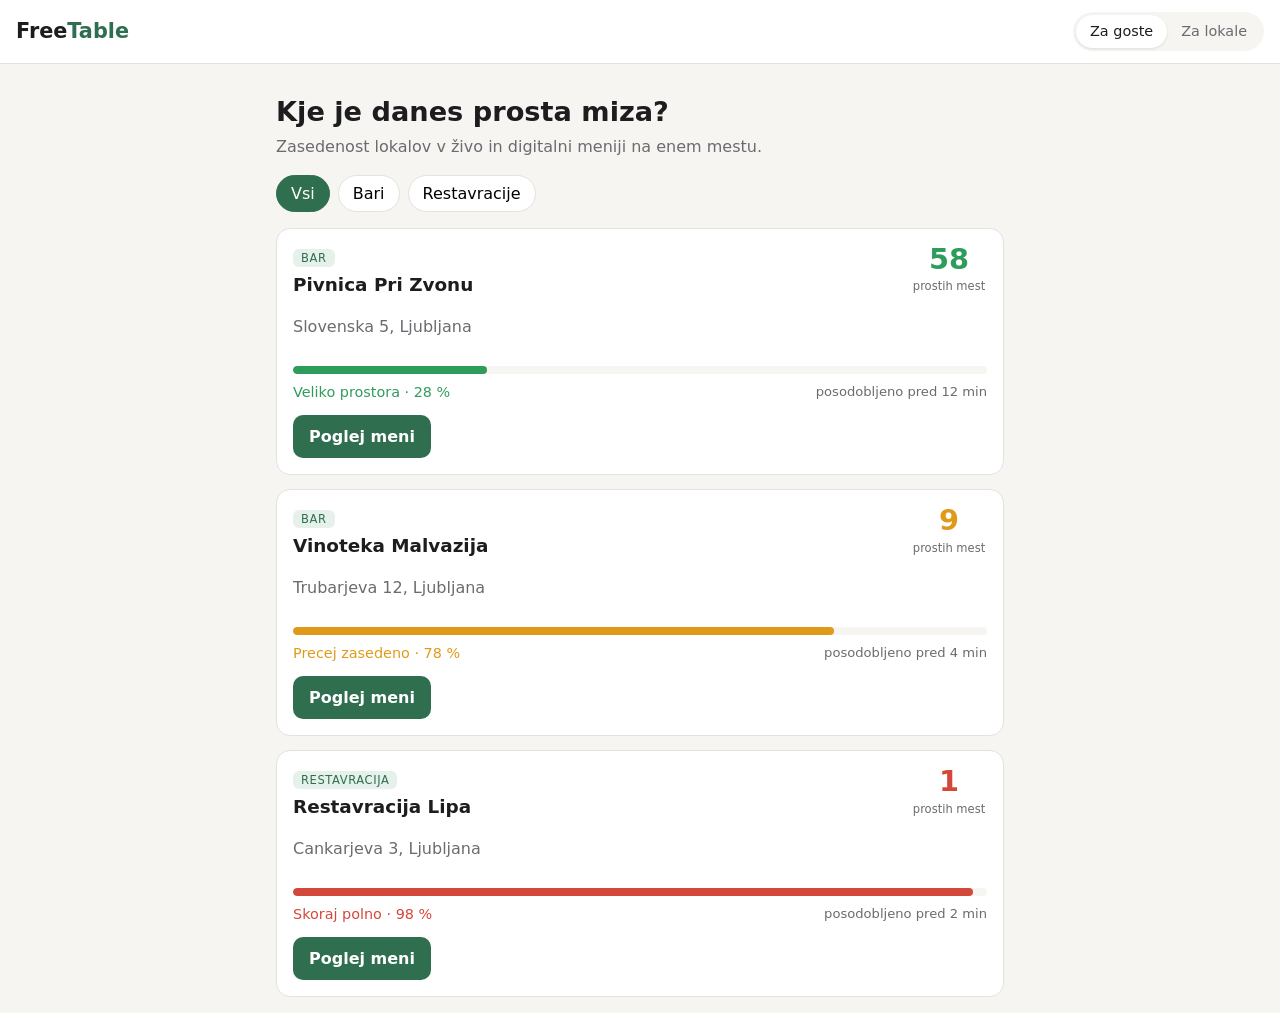
==== freetable/index.html @ c1ca4cb5 "Add FreeTable prototype: live venue occupancy, digital menu and upsell rules Co-Authored-By: Claude " ====
<!DOCTYPE html>
<html lang="sl">
<head>
  <meta charset="UTF-8">
  <meta name="viewport" content="width=device-width, initial-scale=1.0">
  <title>FreeTable – prosta mesta in digitalni meni</title>
  <link rel="stylesheet" href="styles.css">
</head>
<body>
  <header class="topbar">
    <div class="brand" data-nav="guest">Free<span>Table</span></div>
    <nav class="mode-switch">
      <button data-nav="guest" class="active">Za goste</button>
      <button data-nav="owner">Za lokale</button>
    </nav>
  </header>

  <main id="app"></main>

  <!-- Košarica (samo v pogledu menija) -->
  <aside id="cart" class="cart hidden">
    <div class="cart-head">
      <strong>Vaše naročilo</strong>
      <button id="cart-toggle" class="link">skrij</button>
    </div>
    <div id="cart-body"></div>
  </aside>

  <div id="toast" class="toast hidden"></div>

  <script src="app.js"></script>
</body>
</html>
---- freetable/styles.css ----
:root {
  --bg: #f6f5f2;
  --card: #ffffff;
  --text: #1d1d1f;
  --muted: #6b6b70;
  --border: #e4e2dc;
  --accent: #2f6f4f;
  --accent-soft: #e5f1ea;
  --free: #2e9d5b;
  --busy: #e09a1a;
  --full: #d4483b;
  --radius: 14px;
}

* { box-sizing: border-box; }

body {
  margin: 0;
  font-family: system-ui, -apple-system, "Segoe UI", Roboto, sans-serif;
  background: var(--bg);
  color: var(--text);
  line-height: 1.45;
}

.topbar {
  position: sticky; top: 0; z-index: 10;
  display: flex; justify-content: space-between; align-items: center;
  padding: 12px 16px;
  background: var(--card);
  border-bottom: 1px solid var(--border);
}
.brand { font-weight: 800; font-size: 1.3rem; cursor: pointer; }
.brand span { color: var(--accent); }

.mode-switch { display: flex; background: var(--bg); border-radius: 999px; padding: 3px; }
.mode-switch button {
  border: 0; background: none; padding: 6px 14px; border-radius: 999px;
  font: inherit; font-size: .9rem; cursor: pointer; color: var(--muted);
}
.mode-switch button.active { background: var(--card); color: var(--text); box-shadow: 0 1px 3px rgba(0,0,0,.1); }

main { max-width: 760px; margin: 0 auto; padding: 16px; }

.hero h1 { margin: 12px 0 4px; font-size: 1.7rem; }
.hero p { margin: 0 0 16px; color: var(--muted); }
.small-hero h1 { font-size: 1.4rem; }

.chips { display: flex; gap: 8px; margin-bottom: 16px; flex-wrap: wrap; }
.chip {
  border: 1px solid var(--border); background: var(--card); border-radius: 999px;
  padding: 6px 14px; font: inherit; cursor: pointer;
}
.chip.active { background: var(--accent); color: #fff; border-color: var(--accent); }

.card {
  background: var(--card); border: 1px solid var(--border);
  border-radius: var(--radius); padding: 16px; margin-bottom: 16px;
}
.card h2 { margin: 0 0 12px; font-size: 1.15rem; }

.venue-list { display: grid; gap: 14px; }
.venue { margin: 0; }
.venue-top { display: flex; justify-content: space-between; gap: 12px; }
.venue h2 { margin: 4px 0 2px; }
.tag {
  font-size: .72rem; text-transform: uppercase; letter-spacing: .05em;
  background: var(--accent-soft); color: var(--accent); padding: 2px 8px; border-radius: 6px;
}
.free-count { text-align: center; min-width: 76px; }
.free-count strong { display: block; font-size: 1.8rem; line-height: 1; }
.free-count span { font-size: .72rem; color: var(--muted); }
.free-count.free strong, .free-text { color: var(--free); }
.free-count.busy strong, .busy-text { color: var(--busy); }
.free-count.full strong, .full-text { color: var(--full); }

.meter { height: 8px; background: var(--bg); border-radius: 99px; overflow: hidden; margin: 12px 0 8px; }
.meter-fill { height: 100%; border-radius: 99px; transition: width .3s; }
.meter-fill.free { background: var(--free); }
.meter-fill.busy { background: var(--busy); }
.meter-fill.full { background: var(--full); }
.venue-bottom { display: flex; justify-content: space-between; flex-wrap: wrap; gap: 4px; margin-bottom: 12px; font-size: .9rem; }

.muted { color: var(--muted); }
.small { font-size: .82rem; }
.center { text-align: center; }

.btn {
  background: var(--accent); color: #fff; border: 0; border-radius: 10px;
  padding: 10px 16px; font: inherit; font-weight: 600; cursor: pointer;
}
.btn:hover { filter: brightness(1.08); }
.btn.small { padding: 6px 12px; font-size: .9rem; }
.btn.full { width: 100%; }
.link { background: none; border: 0; color: var(--accent); cursor: pointer; font: inherit; padding: 4px; }
.link.danger { color: var(--full); }
.back { margin: 4px 0 8px; padding-left: 0; }

/* meni */
.menu-head h1 { margin: 0 0 4px; }
.menu-head p { margin: 0 0 8px; font-weight: 600; }
.cat { margin: 20px 0 8px; font-size: .85rem; text-transform: uppercase; letter-spacing: .06em; color: var(--muted); }
.menu-list { padding: 4px 16px; }
.menu-row { display: flex; justify-content: space-between; align-items: center; gap: 12px; padding: 12px 0; border-bottom: 1px solid var(--border); }
.menu-row:last-child { border-bottom: 0; }
.item-name { font-weight: 600; }
.item-right { display: flex; align-items: center; gap: 12px; }
.price { font-weight: 700; white-space: nowrap; }
.qty { display: flex; align-items: center; gap: 6px; }
.qty button {
  width: 32px; height: 32px; border-radius: 50%; border: 1px solid var(--accent);
  background: var(--card); color: var(--accent); font-size: 1.1rem; cursor: pointer;
}
.qty span { min-width: 1.2em; text-align: center; font-weight: 700; }
.cart-spacer { height: 320px; }

/* košarica */
.cart {
  position: fixed; left: 50%; bottom: 0; transform: translateX(-50%);
  width: min(760px, 100%); max-height: 70vh; overflow-y: auto;
  background: var(--card); border: 1px solid var(--border); border-bottom: 0;
  border-radius: var(--radius) var(--radius) 0 0;
  box-shadow: 0 -6px 24px rgba(0,0,0,.12);
  padding: 14px 16px 18px; z-index: 20;
}
.cart.collapsed #cart-body { display: none; }
.cart-head { display: flex; justify-content: space-between; align-items: center; margin-bottom: 8px; }
.cart-items { list-style: none; padding: 0; margin: 8px 0; }
.cart-items li { display: flex; justify-content: space-between; padding: 4px 0; }
.cart-total { display: flex; justify-content: space-between; border-top: 1px solid var(--border); padding: 10px 0; font-size: 1.1rem; }

.upsell {
  background: #fff8e8; border: 1px solid #f1d38a; border-radius: 12px;
  padding: 12px 14px; margin-bottom: 10px;
}
.upsell p { margin: 6px 0; }
.upsell-title { font-weight: 700; }
.upsell-actions { display: flex; gap: 10px; align-items: center; margin-top: 8px; }
.compare { width: 100%; border-collapse: collapse; margin: 6px 0; font-size: .92rem; }
.compare td { padding: 4px 6px; border-bottom: 1px solid #f1e3bd; }
.compare td:last-child { text-align: right; font-weight: 600; }
.compare tr.best td { color: var(--free); font-weight: 700; }

/* lastnik */
.field { display: flex; flex-direction: column; gap: 4px; margin-top: 10px; }
.field.inline { flex-direction: row; align-items: center; gap: 8px; }
input, select { font: inherit; padding: 6px 8px; border: 1px solid var(--border); border-radius: 8px; background: #fff; min-width: 0; }

.occ-control { display: flex; align-items: center; justify-content: center; gap: 8px; flex-wrap: wrap; }
.round { width: 48px; height: 48px; border-radius: 50%; border: 1px solid var(--border); background: var(--bg); font: inherit; font-weight: 700; cursor: pointer; }
.occ-number { font-size: 1.2rem; min-width: 100px; text-align: center; }
.occ-number strong { font-size: 2.2rem; }

.owner-table { width: 100%; border-collapse: collapse; font-size: .9rem; }
.owner-table th { text-align: left; font-weight: 600; color: var(--muted); padding: 4px; }
.owner-table td { padding: 3px; }
.owner-table input { width: 100%; }
.add-row { display: flex; gap: 8px; flex-wrap: wrap; align-items: center; margin-top: 12px; }
.add-row input { flex: 1 1 110px; }

.rule { display: flex; flex-wrap: wrap; gap: 6px 12px; align-items: center; justify-content: space-between; padding: 8px 0; border-bottom: 1px solid var(--border); }

.toast {
  position: fixed; top: 70px; left: 50%; transform: translateX(-50%);
  background: var(--text); color: #fff; padding: 10px 18px; border-radius: 999px; z-index: 50;
}
.hidden { display: none !important; }

@media (max-width: 560px) {
  .owner-table thead { display: none; }
  .owner-table tr { display: grid; grid-template-columns: 1fr 1fr; gap: 4px; padding: 8px 0; border-bottom: 1px solid var(--border); }
  .owner-table td:nth-child(2) { grid-column: span 2; order: -1; }
}

@media (max-width: 560px) {
  .owner-table td[data-label]::before { content: attr(data-label); display: block; font-size: .72rem; color: var(--muted); }
}
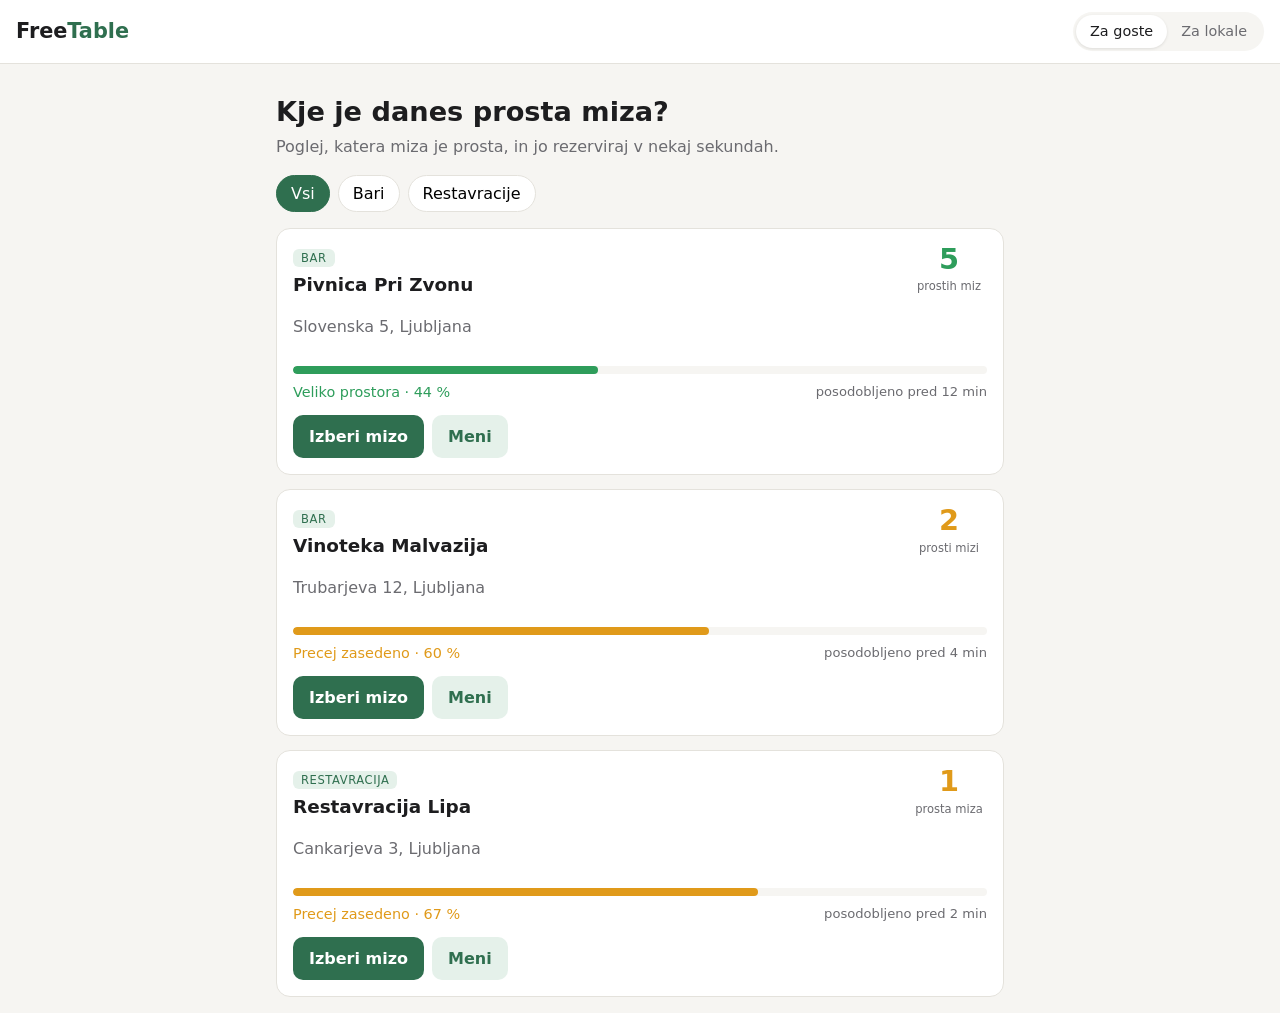
==== commit a7eb424f: "FreeTable: larger menus with search, diet filters and recommendations; show at most one upsell per o" ====
--- a/freetable/index.html
+++ b/freetable/index.html
@@ -19,10 +19,6 @@
 
   <!-- Košarica (samo v pogledu menija) -->
   <aside id="cart" class="cart hidden">
-    <div class="cart-head">
-      <strong>Vaše naročilo</strong>
-      <button id="cart-toggle" class="link">skrij</button>
-    </div>
     <div id="cart-body"></div>
   </aside>
 
--- a/freetable/styles.css
+++ b/freetable/styles.css
@@ -10,9 +10,40 @@
   --busy: #e09a1a;
   --full: #d4483b;
   --radius: 14px;
+  --field: #ffffff;
+  --on-accent: #ffffff;
+  --hint-bg: #fff8e8;
+  --hint-border: #f1d38a;
+  --hint-line: #f1e3bd;
+  --toast-bg: #1d1d1f;
+  --toast-fg: #ffffff;
+  --shadow: rgba(0,0,0,.12);
+  --floor: #ece9e1;
+  --floor-line: #dcd8cd;
+  --reserved: #3b6fd8;
+}
+@media (prefers-color-scheme: dark) {
+  :root:not([data-theme="light"]) {
+    --bg: #141615; --card: #1d201f; --text: #ecebe7; --muted: #9a9c98; --border: #2e3230;
+    --accent: #5fbf8c; --accent-soft: #1f3529; --free: #4cc27d; --busy: #f0b13f; --full: #f06a5d;
+    --field: #252927; --on-accent: #0f1a14; --hint-bg: #2c2618; --hint-border: #5a4a22; --hint-line: #43391f;
+    --toast-bg: #ecebe7; --toast-fg: #141615; --shadow: rgba(0,0,0,.5);
+    --floor: #191c1b; --floor-line: #2a2e2c; --reserved: #6f9bf0;
+    color-scheme: dark;
+  }
+}
+:root[data-theme="dark"] {
+  --bg: #141615; --card: #1d201f; --text: #ecebe7; --muted: #9a9c98; --border: #2e3230;
+  --accent: #5fbf8c; --accent-soft: #1f3529; --free: #4cc27d; --busy: #f0b13f; --full: #f06a5d;
+  --field: #252927; --on-accent: #0f1a14; --hint-bg: #2c2618; --hint-border: #5a4a22; --hint-line: #43391f;
+  --toast-bg: #ecebe7; --toast-fg: #141615; --shadow: rgba(0,0,0,.5);
+    --floor: #191c1b; --floor-line: #2a2e2c; --reserved: #6f9bf0;
+  color-scheme: dark;
 }
 
 * { box-sizing: border-box; }
+
+body::before { content: ""; position: fixed; inset: 0 0 auto; height: env(safe-area-inset-top, 0px); z-index: 11; background: var(--card); }
 
 body {
   margin: 0;
@@ -23,9 +54,11 @@
 }
 
 .topbar {
-  position: sticky; top: 0; z-index: 10;
+  position: sticky; top: env(safe-area-inset-top, 0px); z-index: 10;
   display: flex; justify-content: space-between; align-items: center;
-  padding: 12px 16px;
+  padding-block: 12px;
+  padding-left: max(16px, env(safe-area-inset-left, 0px));
+  padding-right: max(16px, env(safe-area-inset-right, 0px));
   background: var(--card);
   border-bottom: 1px solid var(--border);
 }
@@ -39,7 +72,7 @@
 }
 .mode-switch button.active { background: var(--card); color: var(--text); box-shadow: 0 1px 3px rgba(0,0,0,.1); }
 
-main { max-width: 760px; margin: 0 auto; padding: 16px; }
+main { max-width: 760px; margin: 0 auto; padding-block: 16px; padding-left: max(16px, env(safe-area-inset-left, 0px)); padding-right: max(16px, env(safe-area-inset-right, 0px)); }
 
 .hero h1 { margin: 12px 0 4px; font-size: 1.7rem; }
 .hero p { margin: 0 0 16px; color: var(--muted); }
@@ -50,7 +83,7 @@
   border: 1px solid var(--border); background: var(--card); border-radius: 999px;
   padding: 6px 14px; font: inherit; cursor: pointer;
 }
-.chip.active { background: var(--accent); color: #fff; border-color: var(--accent); }
+.chip.active { background: var(--accent); color: var(--on-accent); border-color: var(--accent); }
 
 .card {
   background: var(--card); border: 1px solid var(--border);
@@ -85,7 +118,7 @@
 .center { text-align: center; }
 
 .btn {
-  background: var(--accent); color: #fff; border: 0; border-radius: 10px;
+  background: var(--accent); color: var(--on-accent); border: 0; border-radius: 10px;
   padding: 10px 16px; font: inherit; font-weight: 600; cursor: pointer;
 }
 .btn:hover { filter: brightness(1.08); }
@@ -111,7 +144,7 @@
   background: var(--card); color: var(--accent); font-size: 1.1rem; cursor: pointer;
 }
 .qty span { min-width: 1.2em; text-align: center; font-weight: 700; }
-.cart-spacer { height: 320px; }
+.cart-spacer { height: 0; }
 
 /* košarica */
 .cart {
@@ -119,31 +152,30 @@
   width: min(760px, 100%); max-height: 70vh; overflow-y: auto;
   background: var(--card); border: 1px solid var(--border); border-bottom: 0;
   border-radius: var(--radius) var(--radius) 0 0;
-  box-shadow: 0 -6px 24px rgba(0,0,0,.12);
-  padding: 14px 16px 18px; z-index: 20;
-}
-.cart.collapsed #cart-body { display: none; }
-.cart-head { display: flex; justify-content: space-between; align-items: center; margin-bottom: 8px; }
+  box-shadow: 0 -6px 24px var(--shadow);
+  padding: 12px max(16px, env(safe-area-inset-right, 0px)) calc(18px + env(safe-area-inset-bottom, 0px)) max(16px, env(safe-area-inset-left, 0px)); z-index: 20;
+}
+.cart-bar { display: flex; justify-content: space-between; align-items: center; gap: 8px; font-size: 1.05rem; padding-block: 2px; }
+.cart-bar + .btn { margin-top: 8px; }
 .cart-items { list-style: none; padding: 0; margin: 8px 0; }
 .cart-items li { display: flex; justify-content: space-between; padding: 4px 0; }
-.cart-total { display: flex; justify-content: space-between; border-top: 1px solid var(--border); padding: 10px 0; font-size: 1.1rem; }
 
 .upsell {
-  background: #fff8e8; border: 1px solid #f1d38a; border-radius: 12px;
+  background: var(--hint-bg); border: 1px solid var(--hint-border); border-radius: 12px;
   padding: 12px 14px; margin-bottom: 10px;
 }
 .upsell p { margin: 6px 0; }
 .upsell-title { font-weight: 700; }
 .upsell-actions { display: flex; gap: 10px; align-items: center; margin-top: 8px; }
 .compare { width: 100%; border-collapse: collapse; margin: 6px 0; font-size: .92rem; }
-.compare td { padding: 4px 6px; border-bottom: 1px solid #f1e3bd; }
+.compare td { padding: 4px 6px; border-bottom: 1px solid var(--hint-line); }
 .compare td:last-child { text-align: right; font-weight: 600; }
 .compare tr.best td { color: var(--free); font-weight: 700; }
 
 /* lastnik */
 .field { display: flex; flex-direction: column; gap: 4px; margin-top: 10px; }
 .field.inline { flex-direction: row; align-items: center; gap: 8px; }
-input, select { font: inherit; padding: 6px 8px; border: 1px solid var(--border); border-radius: 8px; background: #fff; min-width: 0; }
+input, select { font: inherit; padding: 6px 8px; border: 1px solid var(--border); border-radius: 8px; background: var(--field); color: var(--text); min-width: 0; }
 
 .occ-control { display: flex; align-items: center; justify-content: center; gap: 8px; flex-wrap: wrap; }
 .round { width: 48px; height: 48px; border-radius: 50%; border: 1px solid var(--border); background: var(--bg); font: inherit; font-weight: 700; cursor: pointer; }
@@ -161,9 +193,121 @@
 
 .toast {
   position: fixed; top: 70px; left: 50%; transform: translateX(-50%);
-  background: var(--text); color: #fff; padding: 10px 18px; border-radius: 999px; z-index: 50;
+  background: var(--toast-bg); color: var(--toast-fg); padding: 10px 18px; border-radius: 999px; z-index: 50;
 }
 .hidden { display: none !important; }
+
+.btn.ghost { background: var(--accent-soft); color: var(--accent); }
+.venue-actions { display: flex; gap: 8px; flex-wrap: wrap; align-items: center; }
+.section-head { display: flex; justify-content: space-between; align-items: baseline; gap: 8px; flex-wrap: wrap; }
+.section-head h2 { margin-bottom: 4px; }
+button:focus-visible, select:focus-visible, input:focus-visible { outline: 2px solid var(--accent); outline-offset: 2px; }
+
+.tabs { display: flex; gap: 4px; border-bottom: 1px solid var(--border); margin-bottom: 16px; }
+.tabs button {
+  border: 0; background: none; font: inherit; padding: 10px 14px; cursor: pointer; color: var(--muted);
+  border-bottom: 2px solid transparent; margin-bottom: -1px;
+}
+.tabs button.active { color: var(--text); font-weight: 600; border-bottom-color: var(--accent); }
+
+/* rezervacija */
+.booking-controls { display: grid; grid-template-columns: 1fr 1fr; gap: 12px; }
+.booking-controls .field { margin-top: 0; font-size: .9rem; color: var(--muted); }
+.booking-controls select { color: var(--text); font-size: 1rem; }
+.hint { font-weight: 600; margin: 12px 0; }
+.reserve .field { font-size: .9rem; color: var(--muted); }
+.reserve input { color: var(--text); font-size: 1rem; }
+.reserve .venue-actions { margin-top: 14px; }
+.confirm { text-align: center; }
+.confirm .venue-actions { justify-content: center; }
+.confirm-icon {
+  width: 52px; height: 52px; margin: 4px auto 8px; border-radius: 50%;
+  background: var(--free); color: var(--on-accent); font-size: 1.6rem; display: grid; place-items: center;
+}
+
+/* tloris */
+.floor {
+  position: relative; width: 100%; aspect-ratio: 4 / 3; border-radius: 12px; overflow: hidden;
+  background-color: var(--floor);
+  background-image: linear-gradient(var(--floor-line) 1px, transparent 1px), linear-gradient(90deg, var(--floor-line) 1px, transparent 1px);
+  background-size: 8.33% 11.11%;
+  border: 1px solid var(--border);
+}
+.feature {
+  position: absolute; transform: translate(-50%, -50%); display: grid; place-items: center;
+  border: 1px dashed var(--muted); border-radius: 6px; color: var(--muted);
+  font-size: .68rem; text-transform: uppercase; letter-spacing: .06em; pointer-events: none;
+}
+.table {
+  position: absolute; transform: translate(-50%, -50%);
+  display: flex; flex-direction: column; align-items: center; justify-content: center; gap: 1px;
+  border: 2px solid transparent; border-radius: 8px; padding: 0; font: inherit; line-height: 1.05;
+  color: var(--on-accent); cursor: default; transition: transform .12s, box-shadow .12s;
+  max-width: 100%; min-height: 0; overflow: hidden;
+}
+.table.round { border-radius: 50%; }
+.table.free { background: var(--free); }
+.table.reserved { background: var(--reserved); }
+.table.occupied { background: var(--full); opacity: .85; }
+.table.dim { background: var(--floor-line); color: var(--muted); opacity: 1; }
+.table.pickable, .floor.owner .table { cursor: pointer; }
+.table.pickable:hover { transform: translate(-50%, -50%) scale(1.08); }
+.table.selected { border-color: var(--text); box-shadow: 0 0 0 4px var(--accent-soft); transform: translate(-50%, -50%) scale(1.08); }
+.floor.owner .table { touch-action: none; }
+.t-label { font-weight: 800; font-size: clamp(.7rem, 2.6vw, 1rem); }
+.t-seats { font-size: clamp(.55rem, 1.8vw, .72rem); opacity: .9; }
+.t-time { font-size: clamp(.55rem, 1.8vw, .7rem); font-weight: 700; }
+.legend { display: flex; gap: 14px; flex-wrap: wrap; margin-top: 8px; font-size: .82rem; color: var(--muted); }
+.dot { display: inline-block; width: 10px; height: 10px; border-radius: 50%; margin-right: 5px; vertical-align: -1px; }
+.dot.free { background: var(--free); }
+.dot.reserved { background: var(--reserved); }
+.dot.occupied { background: var(--full); }
+.dot.dim { background: var(--floor-line); border: 1px solid var(--muted); }
+
+/* lastnik: miza in rezervacije */
+.table-panel { margin-top: 12px; padding: 12px; border: 1px solid var(--border); border-radius: 12px; background: var(--bg); }
+.table-panel .field { margin-top: 0; font-size: .85rem; color: var(--muted); flex: 1 1 100px; }
+.table-panel input { color: var(--text); flex: none; }
+.status-toggle { display: inline-flex; border: 1px solid var(--border); border-radius: 10px; overflow: hidden; margin-top: 8px; }
+.status-toggle button { border: 0; background: var(--card); color: var(--text); font: inherit; padding: 8px 16px; cursor: pointer; }
+.status-toggle button.active.free { background: var(--free); color: var(--on-accent); }
+.status-toggle button.active.occupied { background: var(--full); color: var(--on-accent); }
+.res-list { list-style: none; margin: 0; padding: 0; }
+.res-list li { display: flex; flex-wrap: wrap; gap: 6px 12px; align-items: center; padding: 10px 0; border-bottom: 1px solid var(--border); }
+.res-list li:last-child { border-bottom: 0; }
+.res-time { font-weight: 800; font-variant-numeric: tabular-nums; color: var(--reserved); min-width: 3em; }
+.res-actions { margin-left: auto; display: flex; gap: 8px; align-items: center; }
+
+.search-hidden { display: none !important; }
+.menu-tools {
+  display: grid; gap: 8px; margin-bottom: 4px;
+}
+#menu-search { width: 100%; font-size: 1rem; padding: 10px 12px; border-radius: 10px; }
+.menu-tools .chips { margin: 0; flex-wrap: nowrap; overflow-x: auto; }
+.menu-tools .chip { white-space: nowrap; padding: 4px 12px; font-size: .88rem; }
+.cat-nav { display: flex; gap: 14px; overflow-x: auto; scrollbar-width: none; border-bottom: 1px solid var(--border); }
+.cat-link {
+  border: 0; background: none; font: inherit; font-size: .88rem; color: var(--muted);
+  padding: 6px 0; white-space: nowrap; cursor: pointer;
+}
+.cat-link:hover { color: var(--accent); }
+.cat { scroll-margin-top: 72px; }
+.reco { display: grid; grid-auto-flow: column; grid-auto-columns: minmax(200px, 62%); gap: 10px; overflow-x: auto; padding-bottom: 4px; }
+.reco-card {
+  display: flex; flex-direction: column; gap: 4px; text-align: left; font: inherit; color: var(--text);
+  background: var(--card); border: 1px solid var(--border); border-radius: 12px; padding: 12px; cursor: pointer;
+}
+.reco-card .price { margin-top: auto; padding-top: 6px; display: flex; justify-content: space-between; }
+.reco-card .plus { color: var(--accent); font-weight: 600; font-size: .85rem; }
+.item-main { min-width: 0; }
+.item-meta { display: flex; flex-wrap: wrap; gap: 4px 6px; margin-top: 4px; align-items: center; }
+.per-dl { font-size: .78rem; color: var(--muted); font-variant-numeric: tabular-nums; }
+.pill { font-size: .7rem; padding: 1px 7px; border-radius: 99px; background: var(--accent-soft); color: var(--accent); }
+.pill-reco { background: var(--hint-bg); color: var(--busy); border: 1px solid var(--hint-border); }
+.pill-hot { background: transparent; color: var(--full); border: 1px solid var(--full); }
+.pill-new { background: transparent; color: var(--reserved); border: 1px solid var(--reserved); }
+
+@media (prefers-reduced-motion: reduce) { * { transition: none !important; } }
 
 @media (max-width: 560px) {
   .owner-table thead { display: none; }
